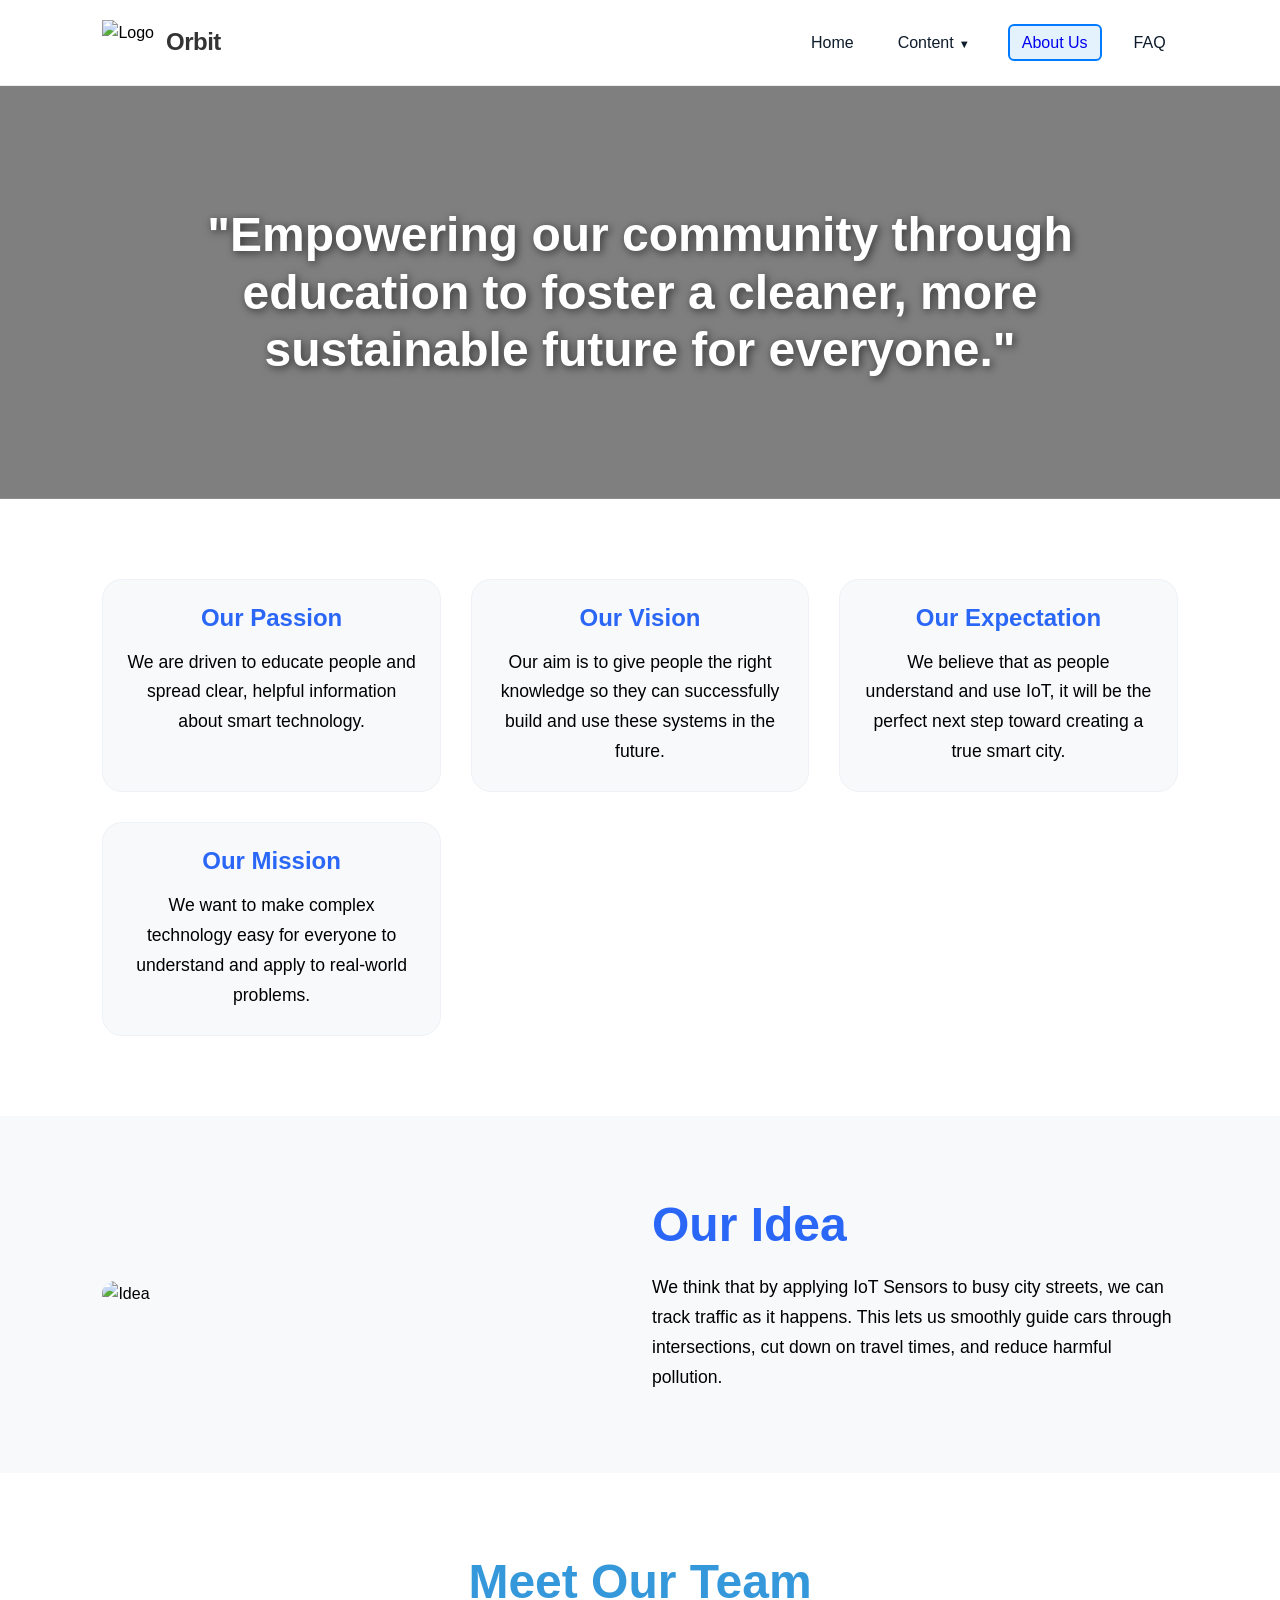
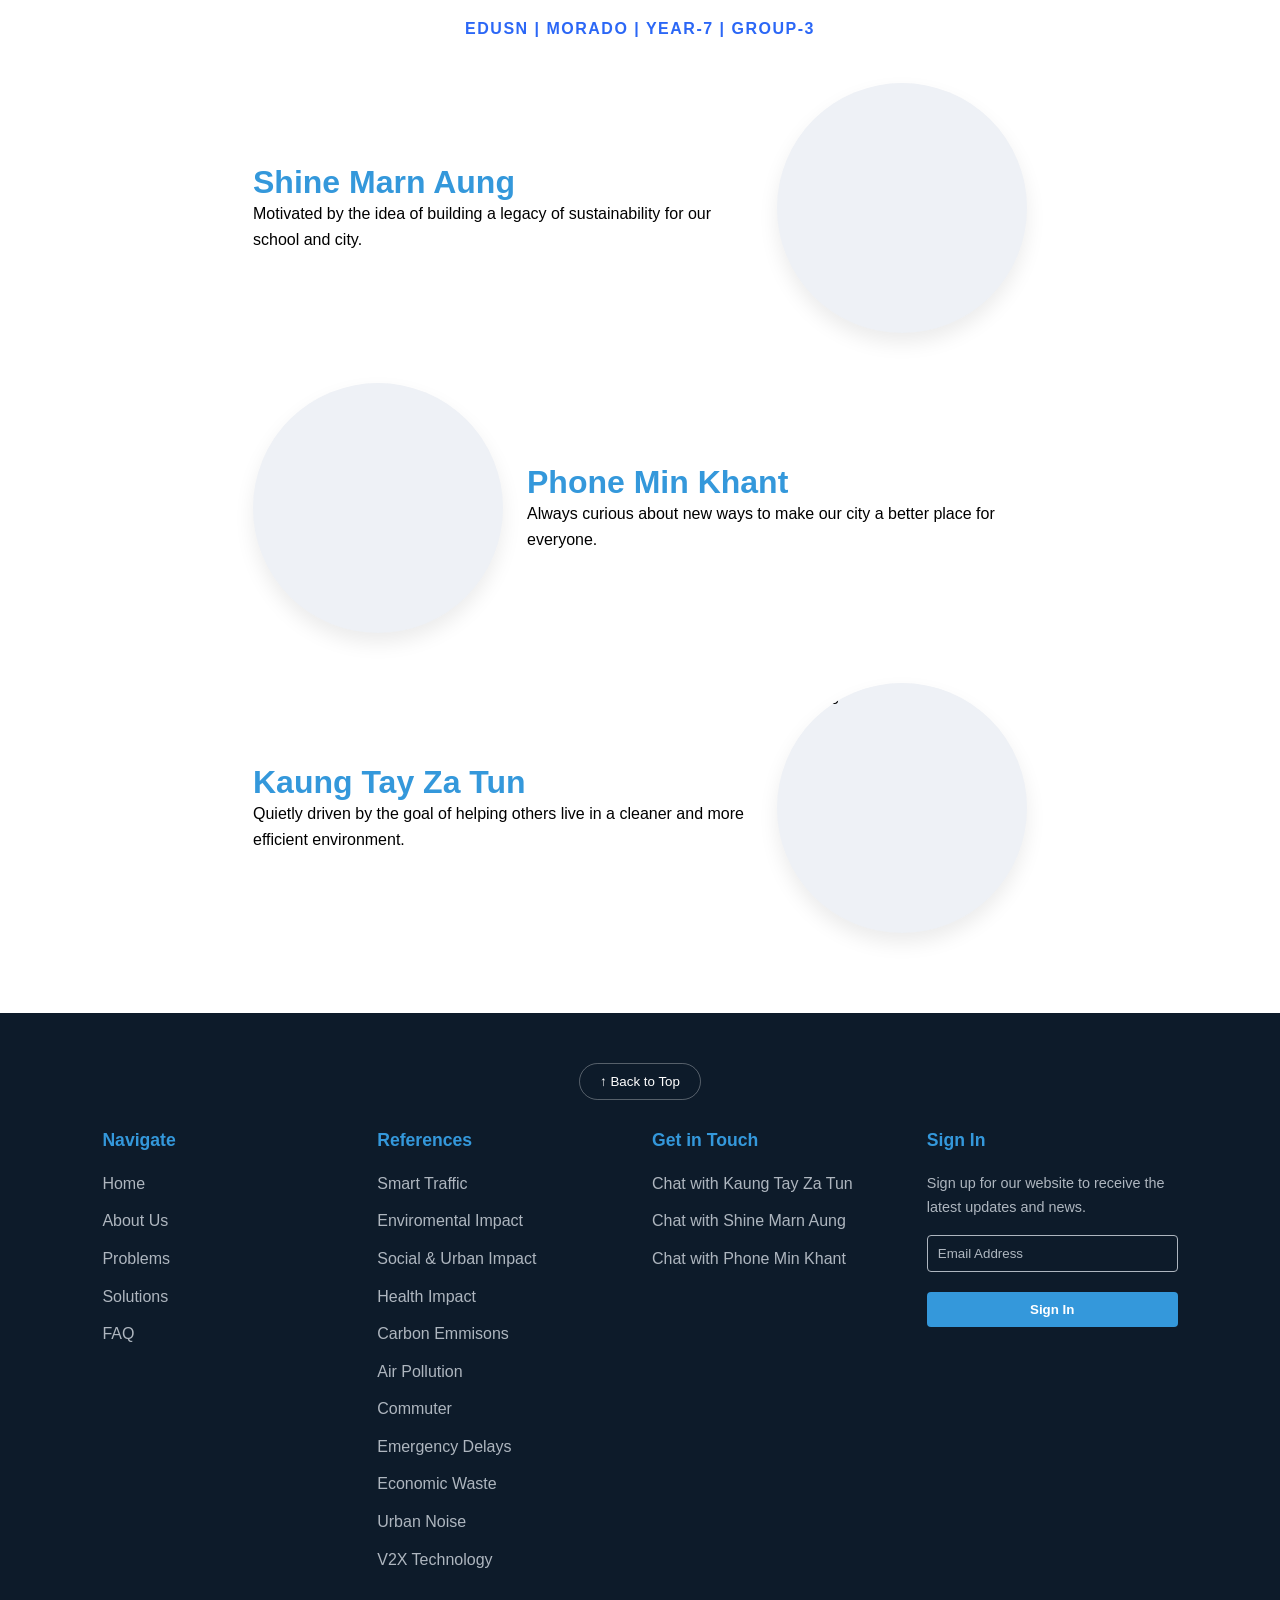
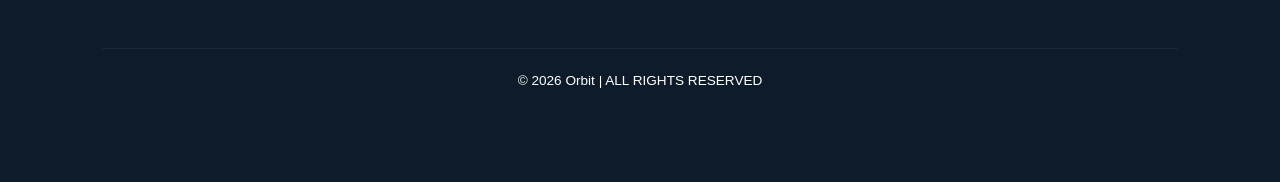
==== aboutus.html @ 5d4b05f7 "Add files via upload" ====
<!DOCTYPE html>
<html lang="en">
<head>
    <meta charset="UTF-8">
    <meta name="viewport" content="width=device-width, initial-scale=1.0">
    <title>ORBIT | ABOUT US</title>
    <link rel="icon" type="image" href="images/image-removebg-preview (8).png">
    <link rel="stylesheet" href="STYLE1.css">
</head>
<body>

    <header>
        <div class="header-left"><img src="images/icon.png" alt="Logo">
            <span class="site-name">Orbit</span>
        </div>
        <nav class="header-right">
            <a href="index.html" class="nav-link">Home</a>
            <details class="content-dropdown">
                <summary class="nav-link">Content</summary>
                <div class="dropdown-box">
                    <a href="problems.html">The Problems</a>
                    <a href="solutions.html">The Solutions</a>
                </div>
            </details>
            <a href="aboutus.html" class="nav-active">About Us</a>
            <a href="faq.html" class="nav-link">FAQ</a>
        </nav>
    </header>

    <main>
        <section class="about-hero">
            <h1 class="about-hero-title">"Empowering our community through education to foster a cleaner, more sustainable future for everyone."</h1>
        </section>

        <section class="about-feature-grid">
            <div class="feature-card"><h3>Our Passion</h3><p>We are driven to educate people and spread clear, helpful information about smart technology.</p></div>
            <div class="feature-card"><h3>Our Vision</h3><p>Our aim is to give people the right knowledge so they can successfully build and use these systems in the future.</p></div>
            <div class="feature-card"><h3>Our Expectation</h3><p>We believe that as people understand and use IoT, it will be the perfect next step toward creating a true smart city.</p></div>
            <div class="feature-card"><h3>Our Mission</h3><p>We want to make complex technology easy for everyone to understand and apply to real-world problems.</p></div>
        </section>

        <section class="about-split-section">
            <div class="about-split-wrapper">
                <div class="about-split-image-box"><img src="images/Smart-Idea-Idea-Generating-Icon-Graphics-13103547-2-580x376.jpg" alt="Idea"></div>
                <div class="about-split-text-box">
                    <h2>Our Idea</h2>
                    <p>We think that by applying IoT Sensors to busy city streets, we can track traffic as it happens. This lets us smoothly guide cars through intersections, cut down on travel times, and reduce harmful pollution.</p>
                </div>
            </div>
        </section>

        <section class="team-profiles-section">
    <div style="text-align: center; margin-bottom: 40px;">
        <h2 style="margin-bottom: 5px;">Meet Our Team</h2>
        <p class="team-tagline">EDUSN | Morado | Year-7 | Group-3</p>
    </div>
            <div class="team-container">
                <div class="profile-block">
                    <div class="member-text-zone"><h3>Shine Marn Aung</h3><blockquote>Motivated by the idea of building a legacy of sustainability for our school and city.</blockquote></div>
                    <div class="member-photo-zone"><div class="allbirds-pill-frame"><img src="images/sma image.jpg" alt="Shine"></div></div>
                </div>
                <div class="profile-block reverse-profile">
                    <div class="member-text-zone"><h3>Phone Min Khant</h3><blockquote>Always curious about new ways to make our city a better place for everyone.</blockquote></div>
                    <div class="member-photo-zone"><div class="allbirds-pill-frame"><img src="images/pmk img.jpg" alt="Phone"></div></div>
                </div>
                <div class="profile-block">
                    <div class="member-text-zone"><h3>Kaung Tay Za Tun</h3><blockquote>Quietly driven by the goal of helping others live in a cleaner and more efficient environment.</blockquote></div>
                    <div class="member-photo-zone"><div class="allbirds-pill-frame"><img src="images/KTZT IMG.jpg" alt="Kaung"></div></div>
                </div>
            </div>
        </section>
    </main>

<footer class="site-footer">
    <div class="scroll-up-wrapper">
        <button class="scroll-up-btn" onclick="window.scrollTo({top: 0, behavior: 'smooth'});">
            ↑ Back to Top
        </button>
    </div>

    <div class="footer-container">
        <!-- Navigate Column -->
        <div class="footer-column">
            <h4>Navigate</h4>
            <a href="index.html">Home</a>
            <a href="aboutus.html">About Us</a>
            <a href="problems.html">Problems</a>
            <a href="solutions.html">Solutions</a>
            <a href="faq.html">FAQ</a>
        </div>

        <!-- Data References Column -->
        <div class="footer-column">
            <h4>References</h4>
            <ul style="list-style: none; padding: 0;">
                <li><a href="https://www.digi.com/blog/post/smart-traffic-management-optimizing-spend">Smart Traffic</a></li>
                <li><a href="https://energyeducation.ca/encyclopedia/Environmental_impact">Enviromental Impact </a></li>
                <li><a href="https://www.archdaily.com/783459/a-look-back-8-years-of-social-and-urban-projects">Social & Urban Impact</a></li>
                <li><a href="https://jgu.edu.in/blog/2023/12/29/importance-of-public-health/">Health Impact</a></li>
                <li><a href="https://geographical.co.uk/climate-change/geo-explainer-how-carbon-emissions-affect-climate">Carbon Emmisons </a></li>
                <li><a href="https://www.business-standard.com/health/air-pollution-key-terms-explained-aqi-pm25-pm10-vocs-black-carbon-smog-125120300593_1.html">Air Pollution</a></li>
                <li><a href="https://www.nbcnews.com/better/lifestyle/how-your-stressful-commute-affects-your-health-strategies-stay-sane-ncna1144946">Commuter </a></li>
                <li><a href="https://www.theguardian.com/society/2023/sep/02/ambulance-delays-mental-illness-england">Emergency Delays</a></li>
                <li><a href="https://cccsonline.org/7-biggest-money-wasters-and-how-to-avoid-them/">Economic Waste</a></li>
                <li><a href="https://timesofkarachi.pk/59694-experts-warn-of-traffic-noise-threat-at-karachi-seminar/">Urban Noise</a></li>
                <li><a href="https://fiberroad.com/cs/resources/new-trends/vehicle-to-everything-v2x-technology-the-nervous-system-of-future-mobility/">V2X Technology</a></li>
            </ul>
        </div>

        <!-- Get in Touch (Teams) Column -->
        <div class="footer-column">
    <h4>Get in Touch</h4>
    <a href="https://teams.microsoft.com/l/chat/0/0?users=kaungtayzatun@edusndigitalschool.com">Chat with Kaung Tay Za Tun</a>
    <a href="https://teams.microsoft.com/l/chat/0/0?users=shinemarnaung@edusnschool.co.uk">Chat with Shine Marn Aung</a>
    <a href="https://teams.microsoft.com/l/chat/0/0?users=phoneminkhant@edusnschool.co.uk">Chat with Phone Min Khant</a>
</div>

        <!-- Sign In Column -->
        <div class="footer-column">
    <h4>Sign In</h4>
    <p>Sign up for our website to receive the latest updates and news.</p>
    
    <!-- The form wrapper -->
    <div id="form-wrapper">
        <form onsubmit="this.parentElement.style.display='none'; document.getElementById('thank-you-msg').style.display='block'; return false;">
            <input type="email" placeholder="Email Address" required>
            <button type="submit" style="margin-top: 10px;">Sign In</button>
        </form>
    </div>

    <!-- The Thank You message, hidden by default -->
    <div id="thank-you-msg" class="thank-you" style="display: none;">
        Thank you!
    </div>
</div>

    <div class="footer-bottom">
        <p>&copy; 2026 Orbit | ALL RIGHTS RESERVED</p>
    </div>
</footer>
</body>
</html>
---- STYLE1.css ----
/* =========================================================
   GLOBAL RESET
========================================================= */
* {
    margin: 0;
    padding: 0;
    box-sizing: border-box;
}

html {
    scroll-behavior: smooth;
}

body {
    font-family: 'Segoe UI', Tahoma, Geneva, Verdana, sans-serif;
    background-color: #f8f9fa;
    color: #333;
    line-height: 1.6;
}

/* =========================================================
   HEADER
========================================================= */
header {
    position: sticky;
    top: 0;
    z-index: 1000;

    display: flex;
    justify-content: space-between;
    align-items: center;

    padding: 15px 8%;
    background: #ffffff;
    border-bottom: 1px solid #eaeaea;
}

/* LEFT SIDE */
.header-left {
    display: flex;
    align-items: center;
    gap: 12px;
    cursor: pointer;
}

.header-left img {
    height: 45px;
    width: auto;
    transition: transform 0.3s ease;
}

.header-left img:hover {
    transform: scale(1.05);
}

.site-name {
    font-size: 1.5rem;
    font-weight: 700;
    color: #333;
    letter-spacing: -0.5px;
}

/* RIGHT SIDE NAV */
.header-right {
    display: flex;
    align-items: center;
    gap: 20px;
}

/* NAV LINKS */
.nav-link {
    color: #0d1b2a;
    text-decoration: none;
    font-weight: 500;
    padding: 8px 12px;
    transition: all 0.3s ease;
}

.nav-link:hover {
    color: #3498db;
}

/* ACTIVE HOME BUTTON */
.nav-link.active-home {
    background-color: #e8ecf9;
    color: #2b67f6;
    padding: 8px 20px;
    border-radius: 12px;
    font-weight: 600;
}

/* GENERIC ACTIVE */
.nav-active {
    background-color: #e3f2fd;
    border: 2px solid #007bff;
    border-radius: 6px;
    padding: 4px 12px;
}

/* =========================================================
   DROPDOWN
========================================================= */
.content-dropdown {
    position: relative;
}

.content-dropdown summary {
    list-style: none;
    cursor: pointer;
    padding-right: 18px;
    font-weight: 500;
}

.content-dropdown summary::-webkit-details-marker {
    display: none;
}

.content-dropdown summary::after {
    content: "▼";
    font-size: 0.7rem;
    margin-left: 5px;
}

.dropdown-box {
    position: absolute;
    top: 120%;
    left: 0;

    min-width: 180px;
    padding: 12px;

    background: white;
    border-radius: 8px;
    border: 1px solid #eee;

    box-shadow: 0 10px 20px rgba(0,0,0,0.08);

    display: none;
}

.content-dropdown[open] .dropdown-box {
    display: block;
}

.dropdown-box a {
    display: block;
    padding: 10px 5px;
    text-decoration: none;
    color: #333;
    transition: color 0.3s ease;
}

.dropdown-box a:hover {
    color: #3498db;
}

/* =========================================================
   HERO SECTION
========================================================= */
.hero {
    display: flex;
    align-items: center;
    gap: 60px;

    padding: 80px 8%;
    background: #ffffff;
}

.hero-text {
    flex: 1;
}

.hero-text h1 {
    font-size: 3rem;
    line-height: 1.1;
    margin-bottom: 20px;
}

.hero-text p {
    font-size: 1.1rem;
    color: #666;
    margin-bottom: 30px;
}

.btn-blue {
    display: inline-block;

    padding: 15px 30px;

    background: #3498db;
    color: white;
    text-decoration: none;
    border-radius: 6px;

    font-weight: bold;
    transition: background 0.3s ease;
}

.btn-blue:hover {
    background: #217dbb;
}

.hero-image {
    flex: 1;
    width: 100%;
    height: 350px;

    object-fit: cover;
    border-radius: 12px;
}

/* =========================================================
   STATS SECTION
========================================================= */
.stats-wrapper {
    padding: 80px 8%;
    background: #f1f3f5;
    text-align: center;
}

.stats-section {
    display: flex;
    gap: 20px;
    justify-content: space-between;
}

.stat-card {
    flex: 1;

    background: #ffffff;
    padding: 30px;
    border-radius: 16px;

    box-shadow: 0 10px 20px rgba(0,0,0,0.12);

    transition:
        transform 0.4s ease,
        box-shadow 0.4s ease;
}

.stat-card:hover {
    transform: translateY(-10px);

    box-shadow: 0 25px 50px rgba(0,0,0,0.2);
}

.stat-card h3 {
    color: #3498db;
    font-size: 2.5rem;
    margin-bottom: 10px;
}

/* =========================================================
   SOLUTIONS SECTION
========================================================= */
.solutions-section {
    padding: 80px 8%;
    text-align: center;
    background: #ffffff;
}

.solutions-container {
    display: flex;
    gap: 20px;
}

.solution-card {
    flex: 1;

    display: flex;
    flex-direction: column;

    padding: 20px;

    background: #f9f9f9;
    border-radius: 12px;

    box-shadow: 0 5px 15px rgba(0,0,0,0.05);
}

.solution-card img {
    width: 100%;
    height: 200px;

    object-fit: cover;
    border-radius: 8px;

    margin-bottom: 15px;
}

.read-more {
    margin-top: auto;

    display: inline-block;

    padding: 10px 18px;

    border: 2px solid #3498db;
    border-radius: 6px;

    color: #3498db;
    text-decoration: none;
    font-weight: 600;

    transition: all 0.3s ease;
}

.read-more:hover {
    background: #3498db;
    color: white;
}

/* =========================================================
   FAQ SECTION
========================================================= */
.faq-hero {
    padding: 60px 8%;
}

.faq-layout {
    display: flex;
    gap: 80px;
    align-items: flex-start;
}

.faq-sidebar {
    flex: 0 0 300px;
    position: sticky;
    top: 100px;
}

.faq-main-title {
    font-size: 3rem;
    color: #3498db;
    margin-bottom: 20px;
}

.faq-list {
    flex: 1;
}

.faq-cat-title {
    margin: 40px 0 20px;
    padding-bottom: 10px;

    border-bottom: 2px solid #ddd;
    color: #2c3e50;
}

.faq-item {
    overflow: hidden;

    margin-bottom: 15px;

    background: white;
    border-radius: 8px;

    box-shadow: 0 2px 10px rgba(0,0,0,0.05);
}

.faq-item summary {
    display: flex;
    justify-content: space-between;
    align-items: center;

    padding: 20px;

    cursor: pointer;
    font-weight: 600;
}

.arrow-circle {
    width: 30px;
    height: 30px;

    display: flex;
    align-items: center;
    justify-content: center;

    border: 2px solid #3498db;
    border-radius: 50%;

    color: #3498db;

    transition: transform 0.3s ease;
}

.faq-item[open] .arrow-circle {
    transform: rotate(90deg);
}

.faq-answer {
    padding: 0 20px 20px;
    color: #666;
}

/* =========================================================
   IOT SECTION
========================================================= */
.iot-section {
    padding: 80px 8%;
    background-color: #ffffff;
}

.iot-intro-container {
    max-width: 800px;
    margin: 0 auto 50px;
    text-align: center;
}

.iot-intro-container h2 {
    font-size: 2.5rem;
    margin-bottom: 20px;
    color: #0d1b2a;
}

/* GRID */
.process-grid {
    display: grid;
    grid-template-columns: repeat(4, 1fr);
    gap: 20px;
}

/* CARD */
.step-card {
    position: relative;
    overflow: hidden;

    padding: 30px;

    background: #f8f9fb;
    border: 1px solid #eef1f6;
    border-radius: 25px;

    transition:
        transform 0.4s ease,
        box-shadow 0.4s ease;
}

.step-card:hover {
    transform: translateY(-12px);

    box-shadow: 0 15px 30px rgba(0,0,0,0.15);
}

/* NUMBER */
.bg-number {
    position: absolute;
    top: 10px;
    right: 20px;

    font-size: 5rem;
    font-weight: 900;
    color: #e8ecf9;

    z-index: 0;
}

/* ICON */
.step-icon {
    position: relative;
    z-index: 1;

    width: 50px;
    height: 50px;

    display: flex;
    align-items: center;
    justify-content: center;

    margin-bottom: 20px;

    background: white;
    border-radius: 15px;

    font-size: 1.5rem;

    box-shadow: 0 4px 6px rgba(0,0,0,0.03);

    transition: transform 0.3s ease;
}

.step-card:hover .step-icon {
    transform: scale(1.1);
}

.step-card h4,
.step-card p {
    position: relative;
    z-index: 1;
}

.step-card h4 {
    margin-bottom: 15px;
}

.step-card p {
    color: #555;
}

/* =========================================================
   FOOTER
========================================================= */
.site-footer {
    padding: 50px 8%;
    background-color: #0d1b2a;
    color: white;
}

.footer-container {
    display: flex;
    justify-content: space-between;
    flex-wrap: wrap;
    gap: 30px;

    margin-bottom: 40px;
}

.footer-column {
    flex: 1;
    min-width: 220px;
}

.footer-column h4 {
    margin-bottom: 20px;

    font-size: 1.1rem;
    font-weight: 600;
}

/* LINKS */
.footer-column a {
    display: block;

    margin-bottom: 12px;

    color: #aeb6bf;
    text-decoration: none;

    transition: color 0.3s ease;
}

.footer-column a:hover {
    color: white;
}

/* TEXT */
.footer-column p {
    margin-bottom: 15px;

    color: #aeb6bf;
    font-size: 0.9rem;
}

/* INPUTS */
.footer-column input {
    width: 100%;

    padding: 10px;
    margin-bottom: 10px;

    background-color: #0d1b2a;
    border: 1px solid #aeb6bf;
    border-radius: 4px;

    color: white;
}

.footer-column input::placeholder {
    color: #aeb6bf;
}

/* BUTTON */
.footer-column button {
    width: 100%;

    padding: 10px;

    background-color: #3498db;
    color: white;

    border: none;
    border-radius: 4px;

    cursor: pointer;
    font-weight: 600;

    transition: background 0.3s ease;
}

.footer-column button:hover {
    background-color: #0f9dfb;
}

/* THANK YOU BOX */
.thank-you {
    margin-top: 10px;
    padding: 10px;

    border: 1px solid #3498db;
    border-radius: 4px;

    color: #3498db;
    text-align: center;
}

/* BOTTOM */
.footer-bottom {
    width: 100%;

    margin-top: 40px;
    padding-top: 20px;

    text-align: center;

    border-top: 1px solid #1c2833;
}

.footer-bottom p {
    color: white;
    font-size: 0.85rem;
}

/* SCROLL BUTTON */
.scroll-up-wrapper {
    text-align: center;
    margin-bottom: 30px;
}

.scroll-up-btn {
    padding: 10px 20px;

    background: transparent;
    color: white;

    border: 1px solid rgba(255,255,255,0.3);
    border-radius: 20px;

    cursor: pointer;

    transition: all 0.3s ease;
}

.scroll-up-btn:hover {
    background: white;
    color: #0d1b2a;
}

/* =========================================================
   RESPONSIVE DESIGN
========================================================= */
@media (max-width: 992px) {

    .hero,
    .stats-section,
    .solutions-container,
    .faq-layout {
        flex-direction: column;
    }

    .process-grid {
        grid-template-columns: repeat(2, 1fr);
    }

    .faq-sidebar {
        position: static;
    }
}

@media (max-width: 768px) {

    header {
        flex-direction: column;
        gap: 15px;
    }

    .header-right {
        flex-wrap: wrap;
        justify-content: center;
    }

    .hero-text h1,
    .faq-main-title,
    .iot-intro-container h2 {
        font-size: 2rem;
    }

    .process-grid {
        grid-template-columns: 1fr;
    }

    .hero-image {
        height: 250px;
    }
}

@media (max-width: 480px) {

    .hero,
    .stats-wrapper,
    .solutions-section,
    .faq-hero,
    .iot-section,
    .site-footer {
        padding-left: 5%;
        padding-right: 5%;
    }

    .btn-blue {
        width: 100%;
        text-align: center;
    }
}
/* =========================================================
   STEP ICONS & PROCESS CARDS
========================================================= */

.step-icon {
    position: relative;
    z-index: 1;

    width: 50px;
    height: 50px;

    display: flex;
    align-items: center;
    justify-content: center;

    margin-bottom: 20px;

    background: #ffffff;
    border-radius: 15px;

    font-size: 1.5rem;

    box-shadow: 0 4px 6px rgba(0,0,0,0.03);

    transition: transform 0.3s ease;
}

.step-card:hover .step-icon {
    transform: scale(1.1);
}

.step-card h4,
.step-card p {
    position: relative;
    z-index: 1;
}

/* Card Headings */
.step-card h4 {
    margin-bottom: 10px;
    color: #2b67f6;
    font-size: 1.25rem;
}

.step-card p {
    color: #555;
    line-height: 1.7;
}

/* =========================================================
   RESPONSIVE PROCESS GRID
========================================================= */

/* Large Desktop */
@media (min-width: 1200px) {
    .process-grid {
        grid-template-columns: repeat(4, 1fr);
        gap: 30px;
    }
}

/* Laptop */
@media (max-width: 1199px) and (min-width: 992px) {
    .process-grid {
        grid-template-columns: repeat(4, 1fr);
        gap: 20px;
    }
}

/* Tablet */
@media (max-width: 991px) and (min-width: 768px) {
    .process-grid {
        grid-template-columns: repeat(2, 1fr);
        gap: 20px;
    }
}

/* Large Phone */
@media (max-width: 767px) and (min-width: 480px) {
    .process-grid {
        grid-template-columns: 1fr;
        padding: 40px 10%;
    }
}

/* Small Mobile */
@media (max-width: 479px) {

    .process-grid {
        grid-template-columns: 1fr;
        padding: 30px 5%;
    }

    .iot-intro-container h2 {
        font-size: 1.8rem;
    }

    .step-card {
        padding: 20px;
    }
}

/* =========================================================
   IOT SECTION
========================================================= */

.iot-section {
    padding: 80px 8%;
    background-color: #f4f7f9;
}

/* =========================================================
   ABOUT HERO SECTION
========================================================= */

.team-tagline {
    margin-top: 0;

    color: #2b67f6;

    font-size: 1rem;
    font-weight: 600;

    text-transform: uppercase;
    letter-spacing: 1.5px;
}

/* Hero Banner */
.about-hero {
    display: flex;
    align-items: center;
    justify-content: center;

    min-height: 320px;

    padding: 120px 8%;

    text-align: center;

    background-image:
        linear-gradient(rgba(0,0,0,0.5), rgba(0,0,0,0.5)),
        url("images/smart\ city\ 1.jpg");

    background-size: cover;
    background-position: center;
    background-repeat: no-repeat;
}

.about-hero-title {
    max-width: 900px;

    color: #ffffff;

    font-size: clamp(2rem, 6vw, 3rem);

    text-shadow: 2px 2px 8px rgba(0,0,0,0.6);
}

/* =========================================================
   FEATURE GRID
========================================================= */

.about-feature-grid {
    display: grid;
    grid-template-columns: repeat(auto-fit, minmax(250px, 1fr));

    gap: 30px;

    padding: 80px 8%;

    background-color: #ffffff;
}

.feature-card {
    padding: 30px;

    background: #f8f9fb;

    border: 1px solid #eef1f6;
    border-radius: 25px;

    text-align: center;

    transition:
        transform 0.3s ease,
        box-shadow 0.3s ease;
}

.feature-card:hover {
    transform: translateY(-8px);

    box-shadow: 0 15px 30px rgba(0,0,0,0.08);
}

.feature-card h3 {
    margin-bottom: 15px;

    color: #2b67f6;

    font-size: 1.5rem;
}

/* =========================================================
   SPLIT SECTION
========================================================= */

.about-split-section {
    padding: 80px 8%;
    background-color: #f8f9fb;
}

.about-split-wrapper {
    display: flex;
    align-items: center;
    gap: 50px;
}

.about-split-image-box,
.about-split-text-box {
    flex: 1;
}

.about-split-image-box img {
    width: 100%;
    display: block;

    border-radius: 20px;
}

.about-split-text-box h2 {
    margin-bottom: 20px;
    color: #2b67f6;
}

/* =========================================================
   TEAM PROFILES
========================================================= */

.team-profiles-section {
    padding: 80px 8%;
}

.team-container {
    display: flex;
    flex-direction: column;
    gap: 50px;
}

.profile-block {
    display: flex;
    align-items: center;
    justify-content: center;
    gap: 40px;
}

.reverse-profile {
    flex-direction: row-reverse;
}

.member-text-zone {
    flex: 1;
    max-width: 500px;
}

/* Pill Image Frame */
.allbirds-pill-frame {
    width: 250px;
    height: 250px;

    overflow: hidden;
    flex-shrink: 0;

    display: flex;
    align-items: center;
    justify-content: center;

    border-radius: 125px;

    background-color: #eef1f6;

    box-shadow: 0 10px 20px rgba(0,0,0,0.08);
}

.allbirds-pill-frame img {
    width: 100%;
    height: 100%;

    object-fit: cover;
}

/* =========================================================
   STATS IMPACT SECTION
========================================================= */

.stats-impact-section {
    padding: 80px 8%;

    background-color: #f4f7f9;

    text-align: center;
}

.impact-header {
    margin-bottom: 60px;
}

.impact-header h3 {
    margin-bottom: 15px;

    color: #0d1b2a;

    font-size: 2.2rem;
}

.stats-container {
    display: flex;
    justify-content: center;
    gap: 40px;

    padding: 20px 0;

    flex-wrap: wrap;
}

.stat-card {
    flex: 1;
    min-width: 280px;

    padding: 60px 40px;

    background: #ffffff;

    border: 1px solid #eef1f6;
    border-radius: 25px;

    transition:
        transform 0.4s ease,
        box-shadow 0.4s ease;
}

.stat-card:hover {
    transform: translateY(-10px);

    box-shadow: 0 20px 40px rgba(43,103,246,0.12);
}

.stat-card h4 {
    margin: 0;
    padding: 10px 0;

    color: #2b67f6;

    font-size: 3.5rem;
}

.stat-card p {
    margin: 0;
    padding: 10px 0;

    color: #555;

    font-size: 1.1rem;
    font-weight: 600;
}

/* =========================================================
   FOOTER REFERENCES
========================================================= */

.footer-references {
    display: flex;
    justify-content: center;
    gap: 80px;

    padding: 40px 8%;

    border-top: 1px solid rgba(255,255,255,0.1);

    text-align: left;

    flex-wrap: wrap;
}

.ref-column h4 {
    margin-bottom: 15px;

    color: #ffffff;

    font-size: 1rem;
}

.ref-column ul {
    list-style: none;
    padding: 0;
}

.ref-column li {
    margin-bottom: 10px;
}

.ref-column a {
    color: #aaaaaa;

    text-decoration: none;
    font-size: 0.85rem;

    transition: color 0.3s ease;
}

.ref-column a:hover {
    color: #2b67f6;
}

/* =========================================================
   PROBLEM SECTION
========================================================= */

.problems-grid-section {
    padding: 80px 8%;
    background-color: #eef4fb;
}

.problem-card {
    padding: 40px 30px;

    background: #ffffff;

    border: 1px solid #dbeafe;
    border-radius: 20px;

    text-align: center;

    box-shadow: 0 10px 20px rgba(43,103,246,0.08);

    transition:
        transform 0.3s ease,
        box-shadow 0.3s ease,
        border-color 0.3s ease;
}

.problem-card:hover {
    transform: translateY(-10px);

    border-color: #2b67f6;

    box-shadow: 0 20px 40px rgba(43,103,246,0.15);
}

.problem-card h3 {
    margin-bottom: 15px;

    color: #1b5798;

    font-size: 1.5rem;
}

.problem-card p {
    margin-bottom: 25px;

    color: #666666;

    line-height: 1.7;
}

/* =========================================================
   MOBILE RESPONSIVENESS
========================================================= */

@media (max-width: 900px) {

    .about-split-wrapper,
    .profile-block,
    .reverse-profile {
        flex-direction: column;
        text-align: center;
    }

    .member-photo-zone {
        margin-bottom: 20px;
    }
}

@media (max-width: 768px) {

    .stats-container,
    .footer-references {
        flex-direction: column;
        text-align: center;
    }

    .footer-references {
        gap: 30px;
    }

    .about-hero {
        padding: 100px 6%;
    }
}

/* =========================================================
   EXPLORE BUTTON
========================================================= */

.explore-btn {
    display: inline-block;

    padding: 10px 25px;

    background-color: #2b67f6;
    color: white;

    text-decoration: none;
    font-size: 0.95rem;
    font-weight: 600;

    border-radius: 50px;

    transition:
        background-color 0.3s ease,
        transform 0.3s ease;
}

.explore-btn:hover {
    background-color: #1a51d5;
    transform: translateY(-2px);
}

/* =========================================================
   INTRO SECTION
========================================================= */

.intro-section {
    padding: 80px 8%;
    background-color: #ffffff;
}

/* =========================================================
   PROBLEMS GRID SECTION
========================================================= */

.problems-grid-section {
    padding: 80px 8%;
    background-color: #f4f7fa;
}

/* Grid Layout */
.problem-card-container {
    display: grid;
    grid-template-columns: repeat(3, 1fr);
    gap: 30px;
}

/* =========================================================
   PROBLEM OVERLAY CARD
========================================================= */

.problem-card-overlay {
    position: relative;

    width: 100%;
    height: 400px;

    overflow: hidden;

    border-radius: 20px;

    cursor: pointer;

    box-shadow: 0 10px 25px rgba(0,0,0,0.08);

    transition:
        transform 0.3s ease,
        box-shadow 0.3s ease;
}

.problem-card-overlay:hover {
    transform: translateY(-8px);

    box-shadow: 0 20px 40px rgba(0,0,0,0.15);
}

/* Image */
.problem-card-overlay img {
    width: 100%;
    height: 100%;

    object-fit: cover;

    transition: transform 0.5s ease;
}

.problem-card-overlay:hover img {
    transform: scale(1.05);
}

/* Dark Overlay */
.problem-card-overlay::after {
    content: "";

    position: absolute;
    inset: 0;

    background: rgba(0,0,0,0.4);
}

/* =========================================================
   TEXT CONTENT OVERLAY
========================================================= */

.text-content {
    position: absolute;
    left: 0;
    bottom: 0;
    z-index: 2;

    width: 100%;

    padding: 20px;

    text-align: center;
    color: white;

    background: rgba(0,0,0,0.35);

    transition: all 0.4s ease;
}

.problem-card-overlay:hover .text-content {
    padding-bottom: 40px;
}

/* =========================================================
   OUTLINED BUTTON
========================================================= */

.explore-btn-outlined {
    display: inline-block;

    margin-top: 12px;
    padding: 10px 22px;

    border: 2px solid #ffffff;
    border-radius: 8px;

    color: white;
    text-decoration: none;
    font-weight: 600;

    opacity: 0;
    visibility: hidden;

    transition:
        opacity 0.3s ease,
        visibility 0.3s ease,
        background-color 0.3s ease;
}

.problem-card-overlay:hover .explore-btn-outlined {
    opacity: 1;
    visibility: visible;
}

.explore-btn-outlined:hover {
    background-color: rgba(255,255,255,0.15);
}

/* =========================================================
   FOOTER REFERENCES
========================================================= */

.footer-references-wrapper,
.ref-list,
.navigation-container {
    display: flex;
    flex-direction: column;
    gap: 15px;
    align-items: flex-start;
}

/* Full Width Footer Reference Area */
.footer-references-full {
    margin-top: 20px;
    padding: 0 8% 40px;

    border-top: 1px solid rgba(255,255,255,0.1);
}

.ref-block {
    margin-bottom: 20px;
}

.ref-block h4 {
    margin-bottom: 10px;

    color: #ffffff;
    font-size: 1.1rem;
}

/* Vertical Links */
.ref-list-vertical {
    display: flex;
    flex-direction: column;
    gap: 8px;
}

.footer-references-full a {
    color: #aaaaaa;

    text-decoration: none;
    font-size: 0.9rem;

    transition: color 0.3s ease;
}

.footer-references-full a:hover {
    color: #ffffff;
}

/* =========================================================
   CONTENT WRAPPER
========================================================= */

.content-wrapper {
    display: flex;
    align-items: center;
    justify-content: space-between;

    gap: 60px;

    padding: 80px 8%;
}

/* IMAGE SIDE */
.image-side {
    flex: 1;
    max-width: 50%;
}

.image-side img {
    width: 100%;
    height: auto;

    display: block;

    border-radius: 20px;

    box-shadow: 0 15px 35px rgba(0,0,0,0.1);
}

/* TEXT SIDE */
.text-side {
    flex: 1;
    max-width: 45%;
}

.text-side h1 {
    margin-bottom: 20px;

    color: #0d1b2a;

    font-size: 2.5rem;
}

.text-side h3 {
    margin-top: 25px;
    margin-bottom: 10px;

    color: #2b67f6;
}

.text-side p {
    line-height: 1.7;
    color: #555;
}

/* =========================================================
   LAYOUT DIRECTIONS
========================================================= */

/* Right Image */
.right-img {
    flex-direction: row;
}

.right-img .text-side {
    order: 1;
}

.right-img .image-side {
    order: 2;
}

/* Left Image */
.left-img {
    flex-direction: row;
}

.left-img .image-side {
    order: 1;
}

.left-img .text-side {
    order: 2;
}

/* =========================================================
   BUTTONS
========================================================= */

.learn-more-btn,
.back-btn,
.btn-reserve,
.ref-link {
    display: inline-block;

    margin-top: 25px;
    padding: 14px 28px;

    border: none;
    border-radius: 8px;

    background-color: #3498db;
    color: #ffffff;

    text-decoration: none;
    text-align: center;

    font-size: 1rem;
    font-weight: 600;

    cursor: pointer;

    transition:
        background-color 0.3s ease,
        transform 0.3s ease,
        box-shadow 0.3s ease;
}

/* Hover */
.learn-more-btn:hover,
.btn-reserve:hover,
.ref-link:hover {
    background-color: #2980b9;

    transform: translateY(-2px);

    box-shadow: 0 8px 20px rgba(0,0,0,0.15);
}

/* Back Button Variant */
.back-btn {
    background-color: #7f8c8d;
}

.back-btn:hover {
    background-color: #5d6d7e;

    transform: translateY(-2px);

    box-shadow: 0 8px 20px rgba(0,0,0,0.15);
}

/* =========================================================
   SOLUTIONS GRID
========================================================= */

.solutions-grid {
    display: grid;
    grid-template-columns: repeat(3, 1fr);

    gap: 30px;

    padding: 50px 8%;
}

/* Solution Card */
.solution-card {
    display: flex;
    flex-direction: column;
    align-items: center;

    padding: 25px;

    background: #ffffff;

    border: 1px solid transparent;
    border-radius: 16px;

    text-align: center;

    box-shadow: 0 4px 15px rgba(0,0,0,0.05);

    transition:
        box-shadow 0.3s ease,
        border-color 0.3s ease;
}

/* Stable Hover */
.solution-card:hover {
    border-color: #3498db;

    box-shadow: 0 10px 25px rgba(0,0,0,0.12);
}

/* Image */
.solution-card img {
    width: 100%;
    height: 200px;

    object-fit: cover;

    margin-bottom: 20px;

    border-radius: 12px;
}

/* Title */
.solution-card h3 {
    margin-bottom: 15px;

    color: #0d1b2a;
}

/* Text */
.solution-card p {
    margin-bottom: 25px;

    color: #555;

    line-height: 1.6;
}

/* Button Placement */
.learn-more-btn {
    margin-top: auto;
}

/* =========================================================
   SECTION HEADER
========================================================= */

.section-header {
    padding: 40px 0 20px;

    text-align: center;
}

.section-header h2 {
    margin-bottom: 10px;

    color: #0d1b2a;

    font-size: 2.5rem;
}

.section-header p {
    max-width: 700px;
    margin: 0 auto;

    color: #666;

    line-height: 1.7;
}

/* =========================================================
   SMOOTH SCROLL
========================================================= */

html {
    scroll-behavior: smooth;
}

/* =========================================================
   RESPONSIVE DESIGN
========================================================= */

/* Tablet */
@media (max-width: 1024px) {

    .solutions-grid {
        grid-template-columns: repeat(2, 1fr);
    }

    .problem-card-container {
        grid-template-columns: repeat(2, 1fr);
    }
}

/* Mobile */
@media (max-width: 900px) {

    .content-wrapper,
    .right-img,
    .left-img {
        flex-direction: column;
        text-align: center;
    }

    .image-side,
    .text-side {
        max-width: 100%;
    }

    .content-wrapper {
        padding: 50px 5%;
    }
}

/* Small Mobile */
@media (max-width: 600px) {

    .solutions-grid,
    .problem-card-container {
        grid-template-columns: 1fr;
    }

    .text-side h1 {
        font-size: 2rem;
    }

    .section-header h2 {
        font-size: 2rem;
    }

    .problem-card-overlay {
        height: 320px;
    }
}
/* =========================================================
   GLOBAL RESET
========================================================= */

*,
*::before,
*::after {
    margin: 0;
    padding: 0;
    box-sizing: border-box;
}

/* =========================================================
   ROOT / BODY
========================================================= */

html {
    scroll-behavior: smooth;
}

body {
    overflow-x: hidden;

    font-family: sans-serif;
    line-height: 1.6;

    background: #ffffff;
    color: #000000;
}

/* =========================================================
   MEDIA DEFAULTS
========================================================= */

img {
    display: block;

    max-width: 100%;
    height: auto;
}

section {
    width: 100%;
}

/* =========================================================
   TYPOGRAPHY
========================================================= */

h1,
h2,
h3,
h4,
h5,
h6 {
    margin-top: 0;
    color: #3498db;
    line-height: 1.2;
}

h1 {
    font-size: clamp(2.2rem, 5vw, 4rem);
}

h2 {
    font-size: clamp(1.8rem, 4vw, 3rem);
}

h3 {
    font-size: clamp(1.3rem, 3vw, 2rem);
}

p {
    color: #000000;

    font-size: clamp(1rem, 2vw, 1.1rem);
    line-height: 1.7;
}

/* =========================================================
   PAGE TITLE
========================================================= */

.page-title {
    padding: 60px 0;

    text-align: center;
}

.page-title h1 {
    margin: 0;
    font-weight: 700;
}

/* =========================================================
   SECTION HEADERS
========================================================= */

.section-header {
    padding: 40px 0 20px;

    text-align: center;
}

.section-header h2 {
    margin-bottom: 10px;
}

.section-header p {
    max-width: 600px;
    margin: 0 auto;

    color: #555;

    font-size: 1.1rem;
}

/* =========================================================
   STICKY HEADER
========================================================= */

header {
    position: sticky;
    top: 0;
    z-index: 9999;

    display: flex;
    justify-content: space-between;
    align-items: center;

    width: 100%;

    padding: 20px 8%;

    background: #ffffff;

    border-bottom: 1px solid #eee;
}

header nav a {
    text-decoration: none;
}

/* =========================================================
   HERO SECTION
========================================================= */

.hero {
    display: flex;
    align-items: center;
    justify-content: flex-start;

    min-height: 90vh;

    padding: 100px 8%;

    background-image: url("images/Smart traffic.jpg");
    background-size: cover;
    background-position: center;
    background-repeat: no-repeat;
}

.hero-text {
    width: 100%;
    max-width: 800px;

    padding: 50px;

    background: rgba(255,255,255,0.9);

    border-radius: 12px;

    box-shadow: 0 10px 25px rgba(0,0,0,0.1);
}

.hero-text h1 {
    margin-bottom: 20px;
}

.hero-text p {
    margin-bottom: 30px;
}

/* =========================================================
   BUTTONS
========================================================= */

.btn-blue {
    display: inline-block;

    margin-top: 20px;
    padding: 14px 28px;

    border-radius: 8px;

    background: #3498db;
    color: #ffffff;

    text-decoration: none;
    font-weight: 600;

    transition:
        background-color 0.3s ease,
        transform 0.3s ease,
        box-shadow 0.3s ease;
}

.btn-blue:hover {
    background: #2980b9;

    transform: translateY(-2px);

    box-shadow: 0 8px 20px rgba(0,0,0,0.15);
}

/* =========================================================
   ANIMATED LINES
========================================================= */

.line {
    overflow: hidden;
}

.line span {
    display: block;

    animation: reveal-infinite 4s infinite;
}

.line:nth-child(1) span {
    animation-delay: 0s;
}

.line:nth-child(2) span {
    animation-delay: 0.2s;
}

@keyframes reveal-infinite {

    0% {
        transform: translateY(100%);
    }

    15%,
    80% {
        transform: translateY(0);
    }

    100% {
        transform: translateY(-100%);
    }
}

/* =========================================================
   FLEX LAYOUTS
========================================================= */

.stats-section,
.stats-container,
.solutions-container,
.footer-container,
.profile-block,
.about-split-wrapper,
.content-wrapper,
.detail-wrapper,
.faq-layout {
    display: flex;
    gap: 24px;
}

/* =========================================================
   DETAIL WRAPPER
========================================================= */

.detail-wrapper {
    align-items: flex-start;

    padding: 80px 8%;
}

/* =========================================================
   IMAGE SIDE
========================================================= */

.image-side {
    flex: 1;

    display: flex;
    flex-direction: column;
    gap: 20px;

    line-height: 0;
}

.image-side img,
.stacked-image {
    display: block;

    width: 100%;
    height: auto;

    margin: 0;

    border-radius: 20px;
}

/* =========================================================
   TEXT SIDE
========================================================= */

.text-side {
    flex: 1;
}

.text-side h1 {
    margin-bottom: 20px;
}

.text-side h3 {
    margin-top: 25px;
    margin-bottom: 10px;

    color: #2b67f6;
}

/* =========================================================
   FAQ STICKY SIDEBAR
========================================================= */

.faq-layout {
    align-items: flex-start;
}

.faq-sidebar {
    position: sticky;
    top: 100px;

    width: 300px;
    flex-shrink: 0;

    align-self: flex-start;
}

.faq-content {
    flex: 1;
    min-width: 0;
}

/* =========================================================
   GRID SYSTEM
========================================================= */

.process-grid,
.problem-card-container,
.responsive-grid {
    display: grid;
    grid-template-columns: repeat(3, 1fr);

    gap: 24px;
}

.solutions-grid {
    display: grid;
    grid-template-columns: repeat(3, 1fr);

    gap: 30px;
}

/* =========================================================
   CARD SYSTEM
========================================================= */

.solution-card,
.stat-card,
.feature-card,
.problem-card,
.step-card,
.responsive-card {
    overflow: hidden;

    padding: 24px;

    border-radius: 20px;

    word-wrap: break-word;
}

/* =========================================================
   STAT CARD FIX
========================================================= */

.stat-card h4 {
    margin-bottom: 20px;
}

.stat-card p {
    margin-top: 0;
}

/* =========================================================
   THANK YOU MESSAGE
========================================================= */

#thank-you-msg {
    width: 100%;

    margin-top: 10px;
    padding: 10px;

    border: 1px solid #aeb6bf;
    border-radius: 4px;

    background: transparent;

    color: #aeb6bf;

    text-align: center;
}

/* =========================================================
   OVERFLOW FIXES
========================================================= */

main,
section,
.hero,
.content-wrapper,
.detail-wrapper,
.about-split-wrapper {
    overflow: visible;
}

/* =========================================================
   RESPONSIVE DESIGN
========================================================= */

/* ========================
   SMALL MOBILE
======================== */

@media (max-width: 480px) {

    header {
        flex-direction: column;

        gap: 16px;

        padding: 16px 5%;

        text-align: center;
    }

    .hero {
        justify-content: center;

        min-height: auto;

        padding: 60px 5%;

        text-align: center;
    }

    .hero-text {
        max-width: 100%;

        padding: 25px;
    }

    .faq-layout,
    .stats-section,
    .stats-container,
    .solutions-container,
    .footer-container,
    .profile-block,
    .about-split-wrapper,
    .content-wrapper,
    .detail-wrapper {
        flex-direction: column;
    }

    .faq-sidebar {
        position: static;
        width: 100%;
    }

    .process-grid,
    .solutions-grid,
    .problem-card-container,
    .responsive-grid {
        grid-template-columns: 1fr;
    }

    .solution-card,
    .stat-card,
    .feature-card,
    .problem-card,
    .step-card,
    .responsive-card {
        padding: 20px;
    }

    .footer-column,
    .footer-references,
    .footer-references-full {
        width: 100%;
        text-align: center;
    }
}

/* ========================
   LARGE MOBILE
======================== */

@media (min-width: 481px) and (max-width: 767px) {

    header {
        flex-direction: column;

        gap: 20px;

        padding: 18px 6%;

        text-align: center;
    }

    .hero {
        justify-content: center;

        min-height: auto;

        padding: 70px 6%;

        text-align: center;
    }

    .hero-text {
        max-width: 100%;
    }

    .faq-layout,
    .stats-section,
    .stats-container,
    .solutions-container,
    .footer-container,
    .profile-block,
    .about-split-wrapper,
    .content-wrapper,
    .detail-wrapper {
        flex-direction: column;
    }

    .faq-sidebar {
        position: static;
        width: 100%;
    }

    .process-grid,
    .solutions-grid,
    .problem-card-container {
        grid-template-columns: 1fr;
    }

    .responsive-grid {
        grid-template-columns: repeat(2, 1fr);
    }
}

/* ========================
   TABLET
======================== */

@media (min-width: 768px) and (max-width: 1023px) {

    .hero {
        padding: 80px 6%;
    }

    .hero-text {
        max-width: 100%;
    }

    .process-grid,
    .problem-card-container,
    .solutions-grid,
    .responsive-grid {
        grid-template-columns: repeat(2, 1fr);
    }

    .stats-section,
    .stats-container {
        flex-wrap: wrap;
    }
}

/* ========================
   LAPTOP
======================== */

@media (min-width: 1024px) and (max-width: 1279px) {

    .process-grid,
    .responsive-grid,
    .solutions-grid {
        grid-template-columns: repeat(3, 1fr);
    }
}

/* ========================
   LARGE DESKTOP
======================== */

@media (min-width: 1280px) {

    .process-grid,
    .responsive-grid {
        grid-template-columns: repeat(4, 1fr);
    }

    .solutions-grid {
        grid-template-columns: repeat(3, 1fr);
    }
}
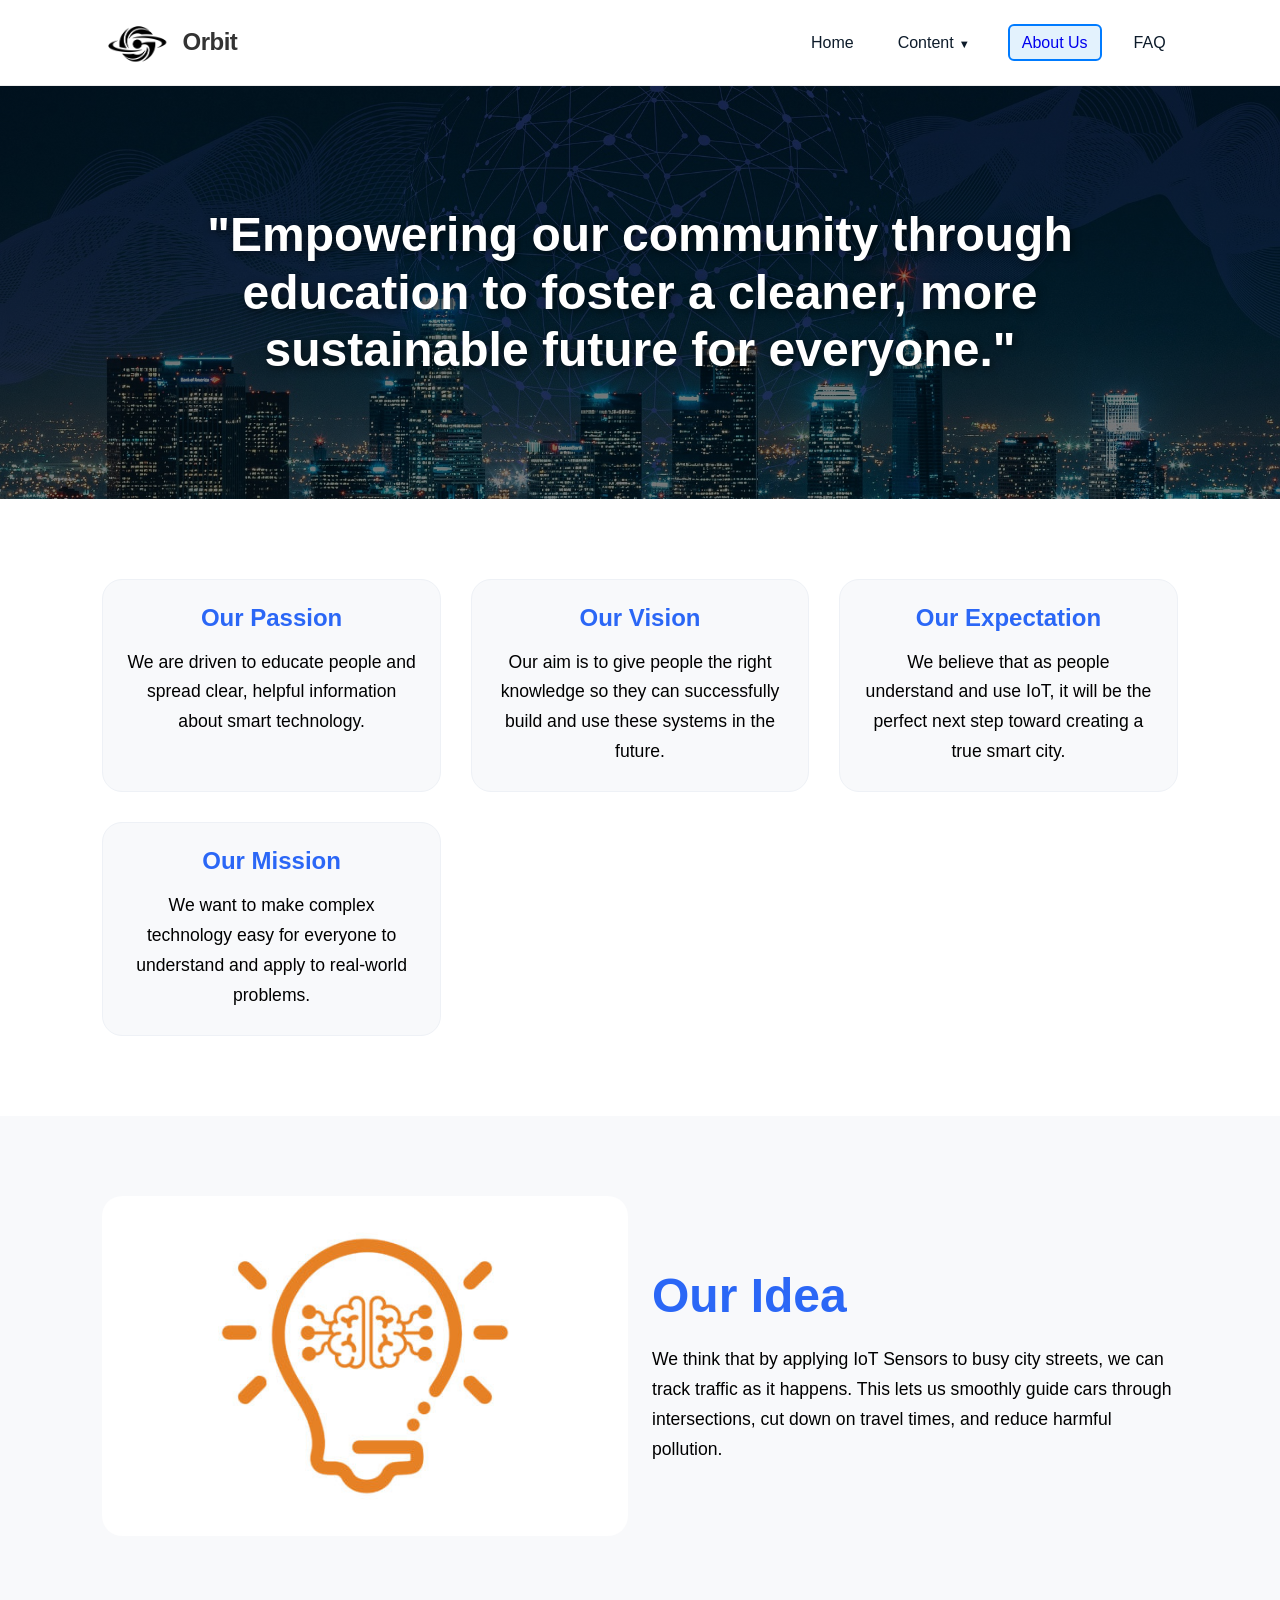
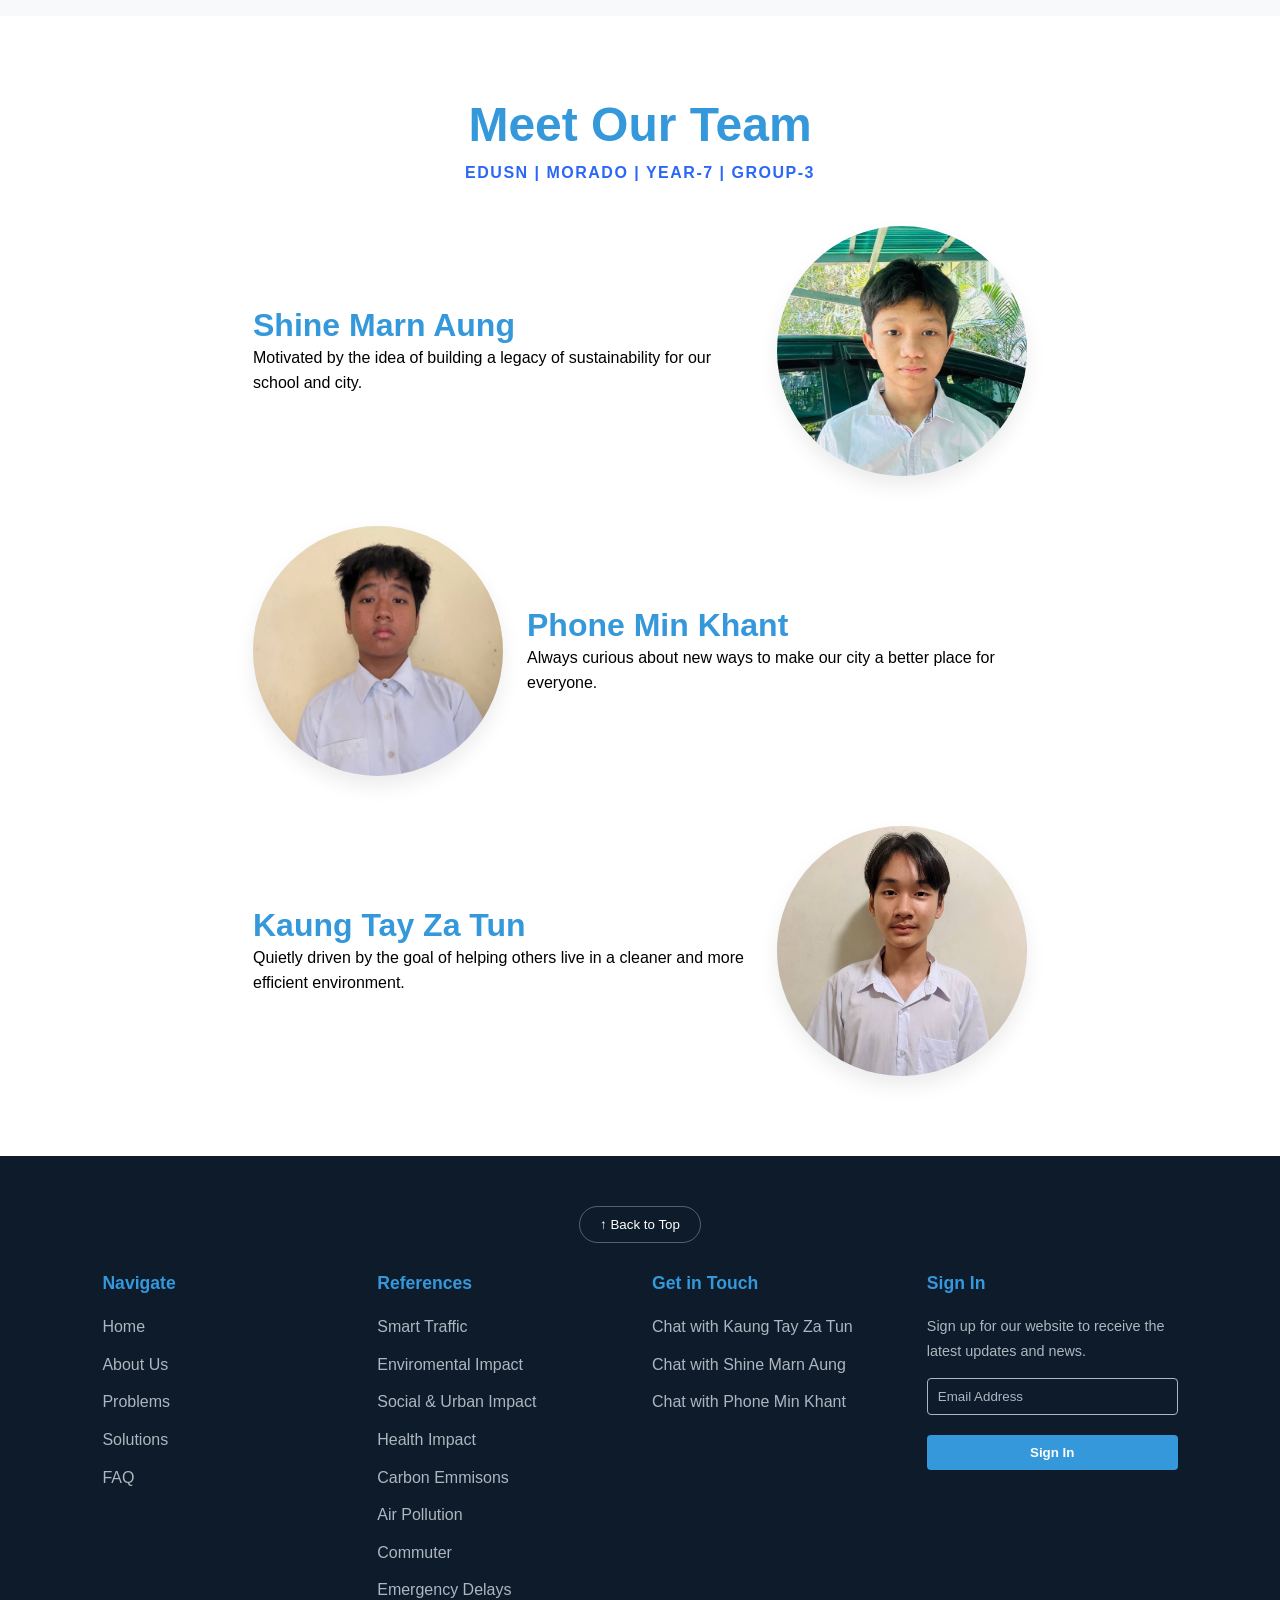
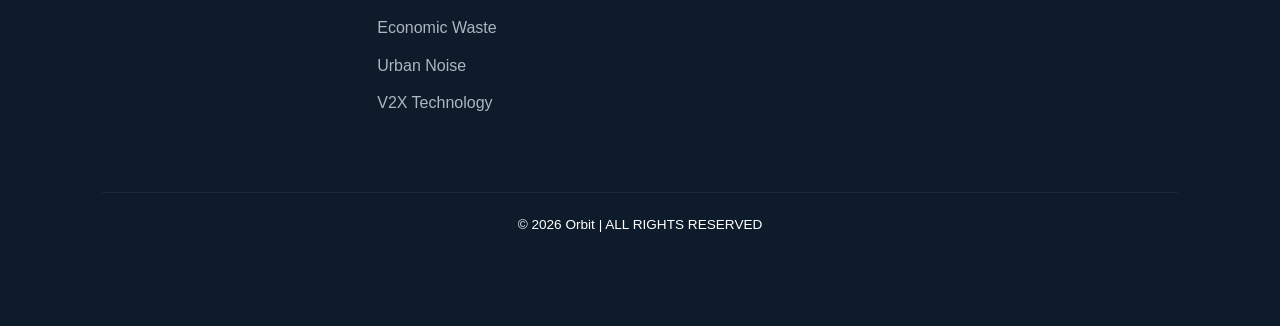
==== commit 11b5f53b: "aboutus.html" ====
--- a/aboutus.html
+++ b/aboutus.html
@@ -4,7 +4,7 @@
     <meta charset="UTF-8">
     <meta name="viewport" content="width=device-width, initial-scale=1.0">
     <title>ORBIT | ABOUT US</title>
-    <link rel="icon" type="image" href="images/image-removebg-preview (8).png">
+    <link rel="icon" type="image" href="images/icon.png">
     <link rel="stylesheet" href="STYLE1.css">
 </head>
 <body>
@@ -139,4 +139,4 @@
     </div>
 </footer>
 </body>
-</html>+</html>
